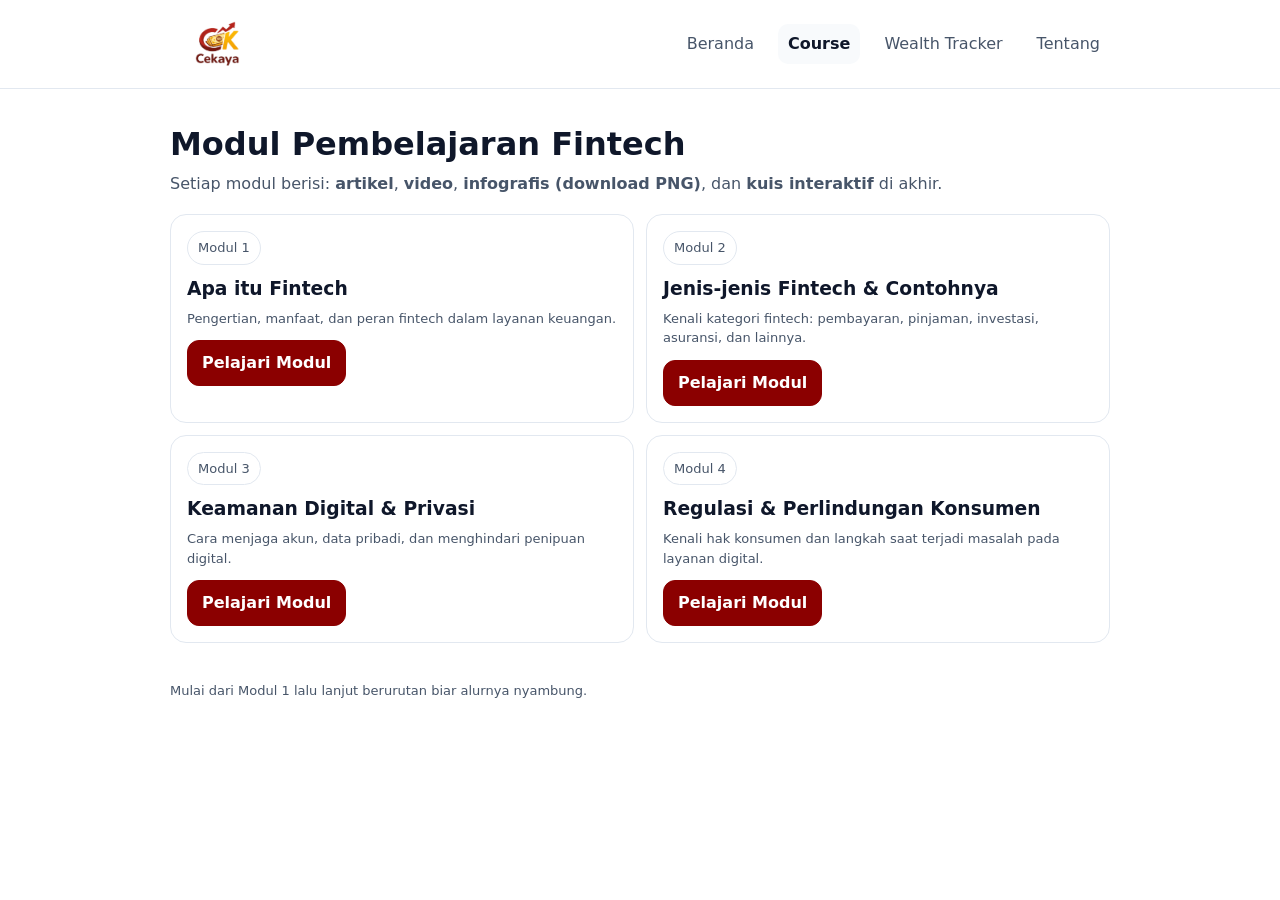
==== course.html @ 1cc7c2a5 "Add files via upload" ====
<!doctype html>
<html lang="id">
<head>
  <meta charset="utf-8"/>
  <meta name="viewport" content="width=device-width, initial-scale=1"/>
  <title>Course — Cekaya</title>
  <link rel="stylesheet" href="style.css"/>
</head>
<body>
  <div class="nav">
    <div class="container nav-inner">
      <a class="brand" href="index.html" aria-label="Cekaya">
        <img src="logo.png" alt="Logo" class="brand_logo"/>
      </a>

      <button id="navToggle" class="hamburger" type="button"
        aria-label="Buka menu" aria-controls="navMenu" aria-expanded="false">
        <svg xmlns="http://www.w3.org/2000/svg" width="24" height="24" viewBox="0 0 24 24" fill="none" stroke="currentColor" stroke-width="2" stroke-linecap="round" stroke-linejoin="round" class="lucide lucide-menu-icon lucide-menu"><path d="M4 5h16"/><path d="M4 12h16"/><path d="M4 19h16"/></svg>
      </button>

      <div id="navMenu" class="menu">
        <a data-nav href="index.html">Beranda</a>
        <a data-nav href="course.html">Course</a>
        <a data-nav href="tracker.html">Wealth Tracker</a>
        <a data-nav href="tentang.html">Tentang</a>
      </div>
    </div>
  </div>

  <main class="container">
    <section class="section">
      <h1 class="h-title" style="font-size:32px">Modul Pembelajaran Fintech</h1>
      <p class="h-sub">Setiap modul berisi: <b>artikel</b>, <b>video</b>, <b>infografis (download PNG)</b>, dan <b>kuis interaktif</b> di akhir.</p>

      <div class="grid-2" id="moduleList"></div>
    </section>

    <div class="footer">Mulai dari Modul 1 lalu lanjut berurutan biar alurnya nyambung.</div>
  </main>

  <script type="module">
    import { setActiveNav } from "./app.js";
    import { modules } from "./course-data.js";

    setActiveNav();
    const wrap = document.querySelector("#moduleList");
    wrap.innerHTML = modules.map(m => `
      <div class="card soft">
        <div class="pill">Modul ${m.id}</div>
        <h3 style="margin:10px 0 6px">${m.title}</h3>
        <p class="small" style="margin:0 0 12px">${m.desc}</p>
        <div class="btns">
          <a class="btn primary" href="modul.html?id=${m.id}">Pelajari Modul</a>
        </div>
      </div>
    `).join("");
  </script>

  <script>
    (function () {
      const btn = document.getElementById("navToggle");
      const menu = document.getElementById("navMenu");
      if (!btn || !menu) return;

      function setOpen(isOpen){
        menu.classList.toggle("open", isOpen);
        btn.setAttribute("aria-expanded", isOpen ? "true" : "false");
      }

      btn.addEventListener("click", (e) => {
        e.stopPropagation();
        setOpen(!menu.classList.contains("open"));
      });

      document.addEventListener("click", (e) => {
        const open = menu.classList.contains("open");
        if (!open) return;
        if (!menu.contains(e.target) && !btn.contains(e.target)) setOpen(false);
      });

      menu.querySelectorAll("a").forEach(a => a.addEventListener("click", () => setOpen(false)));

      window.addEventListener("resize", () => {
        if (window.matchMedia("(min-width:861px)").matches) setOpen(false);
      });
    })();
  </script>
</body>
</html>
---- style.css ----
:root{
  --bg:#ffffff;
  --text:#0f172a;
  --muted:#475569;
  --card:#f8fafc;
  --border:#e2e8f0;
  --primary:#8b0000;
  --radius:16px;
}

*{box-sizing:border-box}
html,body{margin:0;padding:0;font-family:system-ui,-apple-system,Segoe UI,Roboto,Ubuntu,Cantarell,"Helvetica Neue",Arial;}
body{background:var(--bg);color:var(--text);line-height:1.5}
a{color:inherit;text-decoration:none}
code{background:#fff;border:1px solid var(--border);padding:1px 6px;border-radius:8px}

.container{max-width:980px;margin:0 auto;padding:20px}
.nav{
  position:sticky;top:0;background:rgba(255,255,255,.9);
  backdrop-filter: blur(8px);
  border-bottom:1px solid var(--border);
  z-index:50;
}
.nav-inner{display:flex;align-items:center;justify-content:space-between;gap:12px}
.badge{font-size:12px;padding:2px 8px;border:1px solid var(--border);border-radius:999px;color:var(--muted)}
.menu{display:flex;gap:14px;flex-wrap:wrap}
.menu a{padding:8px 10px;border-radius:10px;color:var(--muted)}
.menu a.active{background:var(--card);color:var(--text);font-weight:700}
.menu a:hover{background:var(--card);color:var(--text)}

.brand{
  display:flex;
  align-items:center;
  text-decoration:none;
}

.brand_logo{
  height:48px;
  width:auto;
  display:block;
  object-fit:contain;
  max-width:180px;
}

.hero{padding:34px 0}
.hero-grid{display:grid;grid-template-columns:1.3fr .7fr;gap:18px;align-items:stretch}
@media (max-width:860px){.hero-grid{grid-template-columns:1fr}}
.h-title{font-size:40px;line-height:1.1;margin:0 0 10px}
.h-sub{color:var(--muted);margin:0 0 18px}

.card{background:var(--card);border:1px solid var(--border);border-radius:var(--radius);padding:16px}
.card.soft{background:#fff;border:1px solid var(--border)}
.kpi{display:grid;grid-template-columns:repeat(3,1fr);gap:10px}
@media(max-width:720px){.kpi{grid-template-columns:1fr}}
.kpi .item{padding:12px;border-radius:14px;border:1px dashed var(--border);background:#fff}
.kpi .item b{display:block;font-size:18px}

.small{font-size:13px;color:var(--muted)}
.btns{display:flex;gap:10px;flex-wrap:wrap}
.btn{
  display:inline-flex;align-items:center;justify-content:center;
  padding:10px 14px;border-radius:12px;border:1px solid var(--border);
  background:#fff;color:var(--text);font-weight:700;
}
.btn.primary{background:var(--primary);border-color:var(--primary);color:#fff}
.btn.ghost{background:transparent}

.section{padding:18px 0}
.h2{font-size:22px;margin:0 0 10px}
.grid-2{display:grid;grid-template-columns:1fr 1fr;gap:12px}
@media(max-width:860px){.grid-2{grid-template-columns:1fr}}
.grid-3{display:grid;grid-template-columns:repeat(3,1fr);gap:12px}
@media(max-width:860px){.grid-3{grid-template-columns:1fr}}

.list{margin:0;padding-left:18px;color:var(--muted)}
hr{border:none;border-top:1px solid var(--border);margin:18px 0}

.form{display:grid;gap:10px}
.field{display:grid;gap:6px}
label{font-weight:700}
input,select,textarea{
  padding:10px 12px;border-radius:12px;border:1px solid var(--border);
  background:#fff;font-size:14px;
}
.helper{font-size:12px;color:var(--muted)}
.notice{padding:12px;border-radius:12px;border:1px solid var(--border);background:#fff}
.pill{display:inline-flex;gap:8px;align-items:center;border:1px solid var(--border);padding:6px 10px;border-radius:999px;background:#fff;font-size:13px;color:var(--muted)}

.quiz{display:grid;gap:12px}
.quiz-top{display:flex;align-items:center;justify-content:space-between;gap:10px;flex-wrap:wrap}
.progress{height:8px;background:#e5e7eb;border-radius:999px;overflow:hidden}
.progress > div{height:100%;background:var(--primary);width:0%}

.choice{
  display:flex;align-items:flex-start;gap:10px;
  border:1px solid var(--border);
  border-radius:14px;
  padding:12px;
  background:#fff;
  cursor:pointer
}
.choice:hover{border-color:#cbd5e1}
.choice input{margin-top:2px}

.result-good{border-left:6px solid #16a34a}
.result-warn{border-left:6px solid #f59e0b}
.result-bad{border-left:6px solid #ef4444}

.footer{padding:20px 0;color:var(--muted);font-size:13px}

.tracker-grid{
  grid-template-columns: minmax(0, 540px);
  justify-content: center;
}

.nav-inner{ position:relative; }
.hamburger{
  display:none;
  width:42px; height:42px;
  border:1px solid var(--border);
  background:#fff;
  border-radius:12px;
  padding:10px;
  cursor:pointer;
  align-items:center;
  justify-content:center;
  gap:4px;
}
.hamburger span{
  display:block;
  width:18px;
  height:2px;
  background:var(--text);
  border-radius:999px;
}
@media (max-width:860px){
  .hamburger{ display:inline-flex; }
  .menu{
    display:none;
    position:absolute;
    top:58px;
    right:0;
    flex-direction:column;
    gap:6px;
    background:#fff;
    border:1px solid var(--border);
    border-radius:14px;
    padding:10px;
    box-shadow:0 18px 50px rgba(0,0,0,.12);
    min-width:220px;
  }
  .menu.open{ display:flex; }
  .menu a{ padding:10px 12px; }
}

.hidden{display:none !important;}
.modal-backdrop{
  position:fixed; inset:0;
  background:rgba(2,6,23,.55);
  display:flex;
  align-items:center;
  justify-content:center;
  padding:16px;
  z-index:999;
}
.modal{
  width:min(920px, 100%);
  max-height:85vh;
  overflow:auto;
  background:#fff;
  border:1px solid var(--border);
  border-radius:20px;
  box-shadow:0 20px 60px rgba(0,0,0,.25);
}
.modal-head{
  position:sticky; top:0;
  background:#fff;
  border-bottom:1px solid var(--border);
  padding:12px 14px;
  display:flex;
  align-items:center;
  justify-content:space-between;
  gap:10px;
}
.modal-body{padding:14px;}
.modal-title{margin:0; font-size:16px;}
.icon-btn{
  border:1px solid var(--border);
  background:#fff;
  border-radius:12px;
  padding:8px 10px;
  cursor:pointer;
  font-weight:800;
}
.icon-btn:hover{background:var(--card);}
.modal-body .card{margin-bottom:12px}
.modal-body .list li{margin-bottom:6px}

input[type="range"]{
  appearance:none;
  height:8px;
  border-radius:999px;
  background:#e5e7eb;
  outline:none;
}
input[type="range"]::-webkit-slider-thumb{
  appearance:none;
  width:22px;height:22px;border-radius:999px;
  background:#111827;
  border:3px solid #fff;
  box-shadow:0 6px 18px rgba(0,0,0,.18);
  cursor:pointer;
}

.infographic-box{
  border:1px solid var(--border);
  border-radius:16px;
  background:#fff;
  overflow:hidden;
}
.infographic-scroll{
  max-height:520px;
  overflow:auto;
  padding:10px;
}
.infographic-scroll img{
  width:100%;
  height:auto;
  display:block;
  border-radius:12px;
}

.quiz-shell{display:grid;gap:12px}
.quiz-card{background:#fff;border:1px solid var(--border);border-radius:16px;padding:14px}
.quiz-head{display:flex;justify-content:space-between;gap:12px;flex-wrap:wrap;align-items:center}
.quiz-title{font-weight:900}
.timer-pill{
  display:inline-flex;gap:8px;align-items:center;
  border:1px solid var(--border);
  padding:6px 10px;border-radius:999px;background:#fff;font-size:13px
}
.timer-pill b{font-size:14px}
.quiz-q{font-weight:900;margin:10px 0 0}
.quiz-meta{display:flex;justify-content:space-between;gap:10px;flex-wrap:wrap}

.quiz-feedback{
  padding:10px 12px;border-radius:14px;border:1px solid var(--border);
  background:#fff;margin-top:10px
}
.quiz-feedback.good{background:#ecfdf3;border-color:#bbf7d0}
.quiz-feedback.bad{background:#fff1f2;border-color:#fecdd3}
.choice.disabled{opacity:.65;pointer-events:none}

.stepper{
  display:flex;
  gap:10px;
  flex-wrap:wrap;
}
.step-pill{
  border:1px solid var(--border);
  background:#fff;
  border-radius:999px;
  padding:8px 12px;
  font-size:13px;
  color:var(--muted);
  cursor:pointer;
}
.step-pill.active{
  border-color:var(--primary);
  color:var(--text);
  font-weight:800;
}
.step-nav{
  display:flex;
  justify-content:space-between;
  gap:10px;
  margin-top:14px;
}
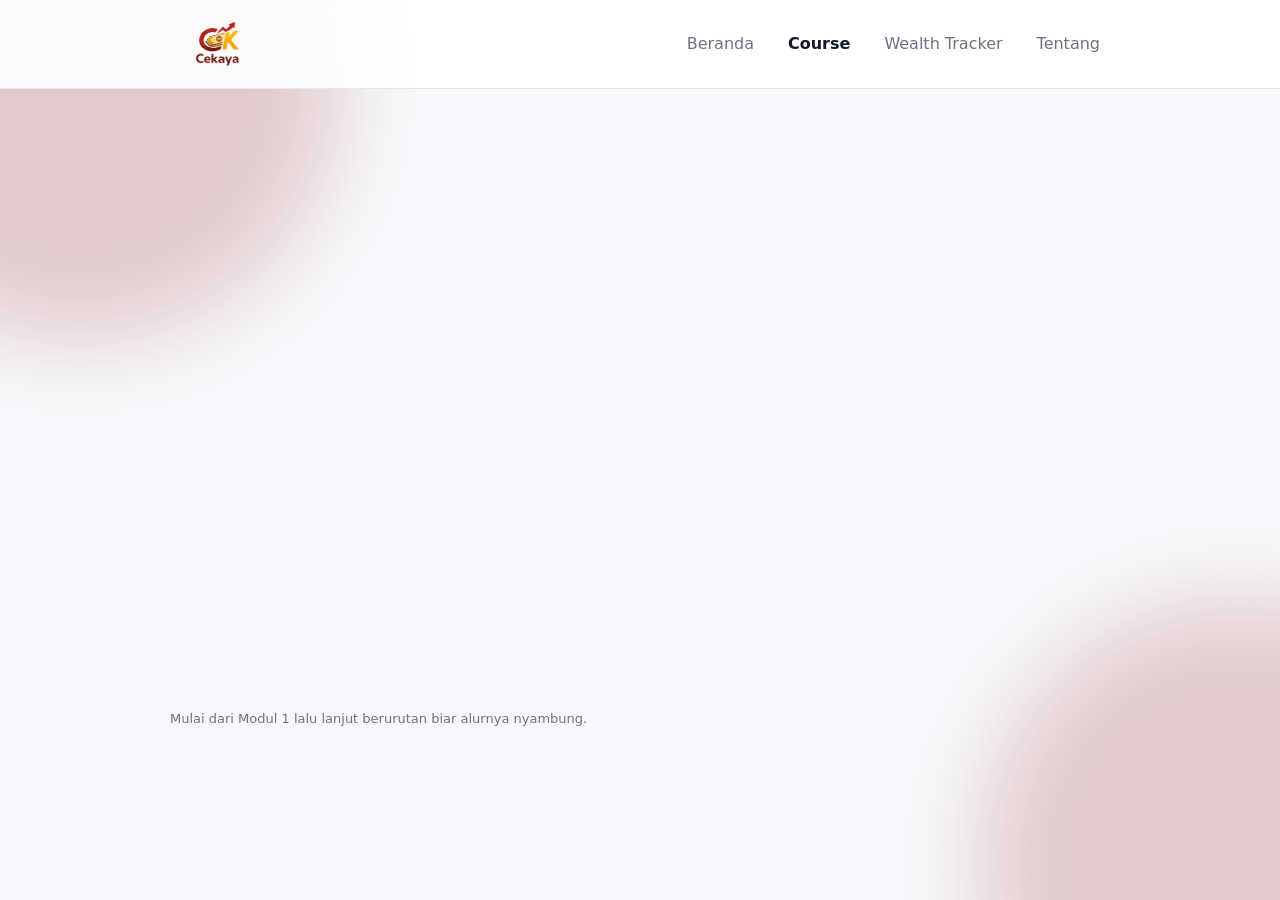
==== commit 779544be: "update ui" ====
--- a/course.html
+++ b/course.html
@@ -28,7 +28,7 @@
   </div>
 
   <main class="container">
-    <section class="section">
+    <section class="section reveal">
       <h1 class="h-title" style="font-size:32px">Modul Pembelajaran Fintech</h1>
       <p class="h-sub">Setiap modul berisi: <b>artikel</b>, <b>video</b>, <b>infografis (download PNG)</b>, dan <b>kuis interaktif</b> di akhir.</p>
 
@@ -85,5 +85,6 @@
       });
     })();
   </script>
+  <script src="ui-effects.js"></script>
 </body>
 </html>
--- a/style.css
+++ b/style.css
@@ -276,3 +276,422 @@
   gap:10px;
   margin-top:14px;
 }
+
+
+/* =========================
+   UI Upgrade Pack (simple)
+   Tempel di paling bawah style.css
+   ========================= */
+
+:root{
+  /* PAKAI warna yang SUDAH ada di project kamu.
+     Kalau kamu sudah punya variabel warna, mapping di sini aja. */
+  --ui-primary: var(--primary, var(--primary-color, #2563eb));
+  --ui-bg: var(--bg, var(--background, #f7f8fb));
+  --ui-card: var(--card, #ffffff);
+  --ui-text: var(--text, #111827);
+  --ui-muted: var(--muted, #6b7280);
+
+  --ui-radius: 16px;
+  --ui-shadow: 0 14px 35px rgba(0,0,0,.08);
+  --ui-shadow-hover: 0 18px 45px rgba(0,0,0,.12);
+
+  --ui-ease: cubic-bezier(.2,.8,.2,1);
+}
+
+/* background lebih “hidup” tapi tetap halus */
+body{
+  background: var(--ui-bg);
+  color: var(--ui-text);
+}
+
+body::before,
+body::after{
+  content:"";
+  position: fixed;
+  inset: auto;
+  width: 520px;
+  height: 520px;
+  border-radius: 999px;
+  pointer-events: none;
+  z-index: -1;
+  filter: blur(45px);
+  opacity: .18;
+}
+body::before{
+  top: -180px;
+  left: -180px;
+  background: var(--ui-primary);
+}
+body::after{
+  right: -220px;
+  bottom: -220px;
+  background: var(--ui-primary);
+}
+
+/* tombol & link jadi lebih enak dipakai */
+button,
+.btn,
+a.button{
+  transition: transform .18s var(--ui-ease), box-shadow .18s var(--ui-ease), opacity .18s var(--ui-ease);
+}
+button:hover,
+.btn:hover,
+a.button:hover{
+  transform: translateY(-2px);
+}
+button:active,
+.btn:active,
+a.button:active{
+  transform: translateY(0px) scale(.99);
+}
+
+/* state fokus biar keliatan rapi */
+a:focus-visible,
+button:focus-visible,
+input:focus-visible,
+textarea:focus-visible,
+select:focus-visible{
+  outline: 3px solid color-mix(in srgb, var(--ui-primary) 35%, transparent);
+  outline-offset: 2px;
+  border-radius: 10px;
+}
+
+/* card look (apply ke elemen yang cocok: card/box/section) */
+.card,
+.feature,
+.box,
+.panel,
+section{
+  border-radius: var(--ui-radius);
+}
+
+.card,
+.box,
+.panel{
+  background: var(--ui-card);
+  box-shadow: var(--ui-shadow);
+  border: 1px solid rgba(0,0,0,.06);
+  transition: transform .22s var(--ui-ease), box-shadow .22s var(--ui-ease);
+}
+
+.card:hover,
+.box:hover,
+.panel:hover{
+  transform: translateY(-4px);
+  box-shadow: var(--ui-shadow-hover);
+}
+
+/* Navbar “glass” (opsional): jalan kalau kamu memang punya .navbar / header */
+.navbar,
+header{
+  backdrop-filter: blur(10px);
+  -webkit-backdrop-filter: blur(10px);
+}
+
+/* underline anim untuk nav link */
+nav a{
+  position: relative;
+  text-decoration: none;
+}
+nav a::after{
+  content:"";
+  position:absolute;
+  left:0;
+  bottom:-6px;
+  height:2px;
+  width:100%;
+  background: var(--ui-primary);
+  transform: scaleX(0);
+  transform-origin: left;
+  transition: transform .22s var(--ui-ease);
+  opacity: .9;
+}
+nav a:hover::after,
+nav a.is-active::after{
+  transform: scaleX(1);
+}
+
+/* Scroll reveal: pakai class .reveal di elemen yang ingin dianimasikan */
+.reveal{
+  opacity: 0;
+  transform: translateY(14px);
+  transition: opacity .55s var(--ui-ease), transform .55s var(--ui-ease);
+  will-change: opacity, transform;
+}
+.reveal.is-visible{
+  opacity: 1;
+  transform: translateY(0);
+}
+
+/* kecil tapi kerasa: smoothing anim */
+*{
+  scroll-behavior: smooth;
+}
+
+/* respect reduce motion */
+@media (prefers-reduced-motion: reduce){
+  *{ transition: none !important; animation: none !important; scroll-behavior: auto; }
+}
+
+@keyframes floaty {
+  0%,100% { transform: translateY(0); }
+  50% { transform: translateY(-10px); }
+}
+.floaty{ animation: floaty 3.2s ease-in-out infinite; }
+@media (prefers-reduced-motion: reduce){ .floaty{ animation:none; } }
+
+/* ===== Landing Revamp (tempel di paling bawah style.css) ===== */
+
+:root{
+  --p: var(--primary, var(--primary-color, #2563eb));
+  --bg: var(--background, var(--bg-color, #f7f8fb));
+  --card: var(--card-color, #ffffff);
+  --text: var(--text-color, #111827);
+  --muted: var(--muted-color, #6b7280);
+
+  --r: 18px;
+  --shadow: 0 14px 35px rgba(0,0,0,.08);
+  --shadow2: 0 18px 45px rgba(0,0,0,.12);
+  --ease: cubic-bezier(.2,.8,.2,1);
+}
+
+.landing { padding: 24px 0 60px; }
+.section { padding: 28px 0; }
+.section__head { max-width: 900px; margin: 0 auto 18px; padding: 0 18px; text-align: center; }
+.section__title { margin: 0 0 6px; }
+.section__desc { margin: 0; color: var(--muted); }
+
+.hero{
+  position: relative;
+  padding: 40px 0 10px;
+}
+.hero::before, .hero::after{
+  content:"";
+  position:absolute;
+  width: 520px; height: 520px;
+  border-radius: 999px;
+  filter: blur(46px);
+  opacity: .16;
+  pointer-events:none;
+  z-index:-1;
+}
+.hero::before{ top:-220px; left:-220px; background: var(--p); }
+.hero::after{ bottom:-260px; right:-260px; background: var(--p); }
+
+.hero__grid{
+  max-width: 1100px;
+  margin: 0 auto;
+  padding: 0 18px;
+  display: grid;
+  grid-template-columns: 1.05fr .95fr;
+  gap: 22px;
+  align-items: center;
+}
+
+.badge{
+  display:inline-flex;
+  align-items:center;
+  gap:10px;
+  padding: 10px 14px;
+  border-radius: 999px;
+  background: rgba(255,255,255,.65);
+  border: 1px solid rgba(0,0,0,.06);
+  box-shadow: 0 10px 25px rgba(0,0,0,.06);
+  color: var(--muted);
+}
+.badge .dot{
+  width:10px; height:10px;
+  border-radius: 999px;
+  background: var(--p);
+  box-shadow: 0 0 0 4px color-mix(in srgb, var(--p) 25%, transparent);
+}
+
+.hero__title{
+  margin: 14px 0 10px;
+  line-height: 1.08;
+  font-size: clamp(30px, 4vw, 46px);
+}
+.accent{ color: var(--p); }
+
+.hero__subtitle{
+  margin: 0 0 18px;
+  color: var(--muted);
+  max-width: 52ch;
+}
+
+.hero__cta{ display:flex; gap:12px; flex-wrap:wrap; margin-bottom: 18px; }
+
+/* tombol (kalau proyek kamu sudah punya .btn, ini akan “ngikut” tanpa nabrak) */
+.btn{
+  display:inline-flex;
+  align-items:center;
+  justify-content:center;
+  gap:8px;
+  padding: 12px 16px;
+  border-radius: 14px;
+  border: 1px solid rgba(0,0,0,.08);
+  text-decoration:none;
+  transition: transform .18s var(--ease), box-shadow .18s var(--ease), opacity .18s var(--ease);
+}
+.btn:hover{ transform: translateY(-2px); box-shadow: var(--shadow); }
+.btn:active{ transform: translateY(0px) scale(.99); }
+
+.btn-primary{
+  background: var(--p);
+  color: white;
+  border-color: color-mix(in srgb, var(--p) 75%, #000 25%);
+}
+.btn-ghost{
+  background: rgba(255,255,255,.75);
+  color: var(--text);
+}
+
+.btn-sm{ padding: 10px 12px; border-radius: 12px; }
+
+.hero__meta{
+  display:grid;
+  grid-template-columns: 1fr 1fr;
+  gap: 12px;
+  max-width: 520px;
+}
+.mini-card{
+  display:flex;
+  gap: 12px;
+  padding: 14px;
+  border-radius: var(--r);
+  background: rgba(255,255,255,.75);
+  border: 1px solid rgba(0,0,0,.06);
+  box-shadow: 0 10px 25px rgba(0,0,0,.06);
+}
+.mini-card__icon{ font-size: 20px; }
+.mini-card__title{ font-weight: 700; }
+.mini-card__desc{ color: var(--muted); font-size: 13px; margin-top: 2px; }
+
+.hero__visual{ display:flex; justify-content:center; }
+
+.glass-card{
+  width: min(440px, 100%);
+  padding: 18px;
+  border-radius: 22px;
+  background: rgba(255,255,255,.72);
+  border: 1px solid rgba(0,0,0,.06);
+  box-shadow: var(--shadow2);
+  backdrop-filter: blur(10px);
+  -webkit-backdrop-filter: blur(10px);
+}
+
+.glass-card__header{
+  display:flex;
+  gap: 12px;
+  align-items:center;
+  margin-bottom: 12px;
+}
+.logo-bubble{
+  width: 44px; height: 44px;
+  border-radius: 14px;
+  padding: 8px;
+  background: white;
+  border: 1px solid rgba(0,0,0,.06);
+}
+.glass-card__title{ font-weight: 800; }
+.glass-card__sub{ color: var(--muted); font-size: 13px; margin-top: 2px; }
+
+.stats{
+  display:grid;
+  grid-template-columns: 1fr 1fr;
+  gap: 12px;
+  margin: 10px 0 14px;
+}
+.stat{
+  padding: 12px;
+  border-radius: 16px;
+  background: white;
+  border: 1px solid rgba(0,0,0,.06);
+}
+.stat__label{ color: var(--muted); font-size: 12px; }
+.stat__value{ font-weight: 900; font-size: 18px; margin: 4px 0; }
+.stat__hint{ color: var(--muted); font-size: 12px; }
+
+.progress-wrap{
+  padding: 12px;
+  border-radius: 16px;
+  background: white;
+  border: 1px solid rgba(0,0,0,.06);
+}
+.progress-top{ display:flex; justify-content:space-between; color: var(--muted); font-size: 12px; }
+.progress-bar{
+  height: 10px;
+  border-radius: 999px;
+  background: rgba(0,0,0,.08);
+  margin-top: 10px;
+  overflow:hidden;
+}
+.progress-bar__fill{
+  width: 70%;
+  height: 100%;
+  background: var(--p);
+  border-radius: 999px;
+  animation: loadBar 1.1s var(--ease) both;
+}
+@keyframes loadBar{
+  from { width: 0%; }
+  to { width: 70%; }
+}
+
+.glass-card__cta{ display:flex; gap:10px; margin-top: 14px; flex-wrap:wrap; }
+
+.feature-grid{
+  max-width: 1100px;
+  margin: 0 auto;
+  padding: 0 18px;
+  display:grid;
+  grid-template-columns: repeat(3, 1fr);
+  gap: 14px;
+}
+
+.feature-card{
+  display:block;
+  padding: 18px;
+  border-radius: 18px;
+  background: var(--card);
+  border: 1px solid rgba(0,0,0,.06);
+  box-shadow: var(--shadow);
+  text-decoration:none;
+  color: inherit;
+  transition: transform .2s var(--ease), box-shadow .2s var(--ease);
+}
+.feature-card:hover{ transform: translateY(-4px); box-shadow: var(--shadow2); }
+.feature-card__icon{ font-size: 22px; }
+.feature-card h3{ margin: 10px 0 6px; }
+.feature-card p{ margin: 0 0 10px; color: var(--muted); }
+.feature-card__link{ color: var(--p); font-weight: 700; }
+
+.cta{
+  max-width: 1100px;
+  margin: 18px auto 0;
+  padding: 0 18px;
+}
+.cta__inner{
+  display:flex;
+  justify-content:space-between;
+  gap: 16px;
+  align-items:center;
+  padding: 18px;
+  border-radius: 22px;
+  background: color-mix(in srgb, var(--p) 12%, white);
+  border: 1px solid color-mix(in srgb, var(--p) 18%, rgba(0,0,0,.06));
+}
+.cta__inner p{ margin: 6px 0 0; color: var(--muted); }
+.cta__actions{ display:flex; gap: 12px; flex-wrap:wrap; }
+
+/* Reveal animation (kalau kamu pakai ui-effects.js) */
+.reveal{ opacity:0; transform: translateY(14px); transition: opacity .55s var(--ease), transform .55s var(--ease); }
+.reveal.is-visible{ opacity:1; transform: translateY(0); }
+
+@media (max-width: 900px){
+  .hero__grid{ grid-template-columns: 1fr; }
+  .feature-grid{ grid-template-columns: 1fr; }
+  .hero__meta{ grid-template-columns: 1fr; }
+  .cta__inner{ flex-direction: column; align-items:flex-start; }
+}
